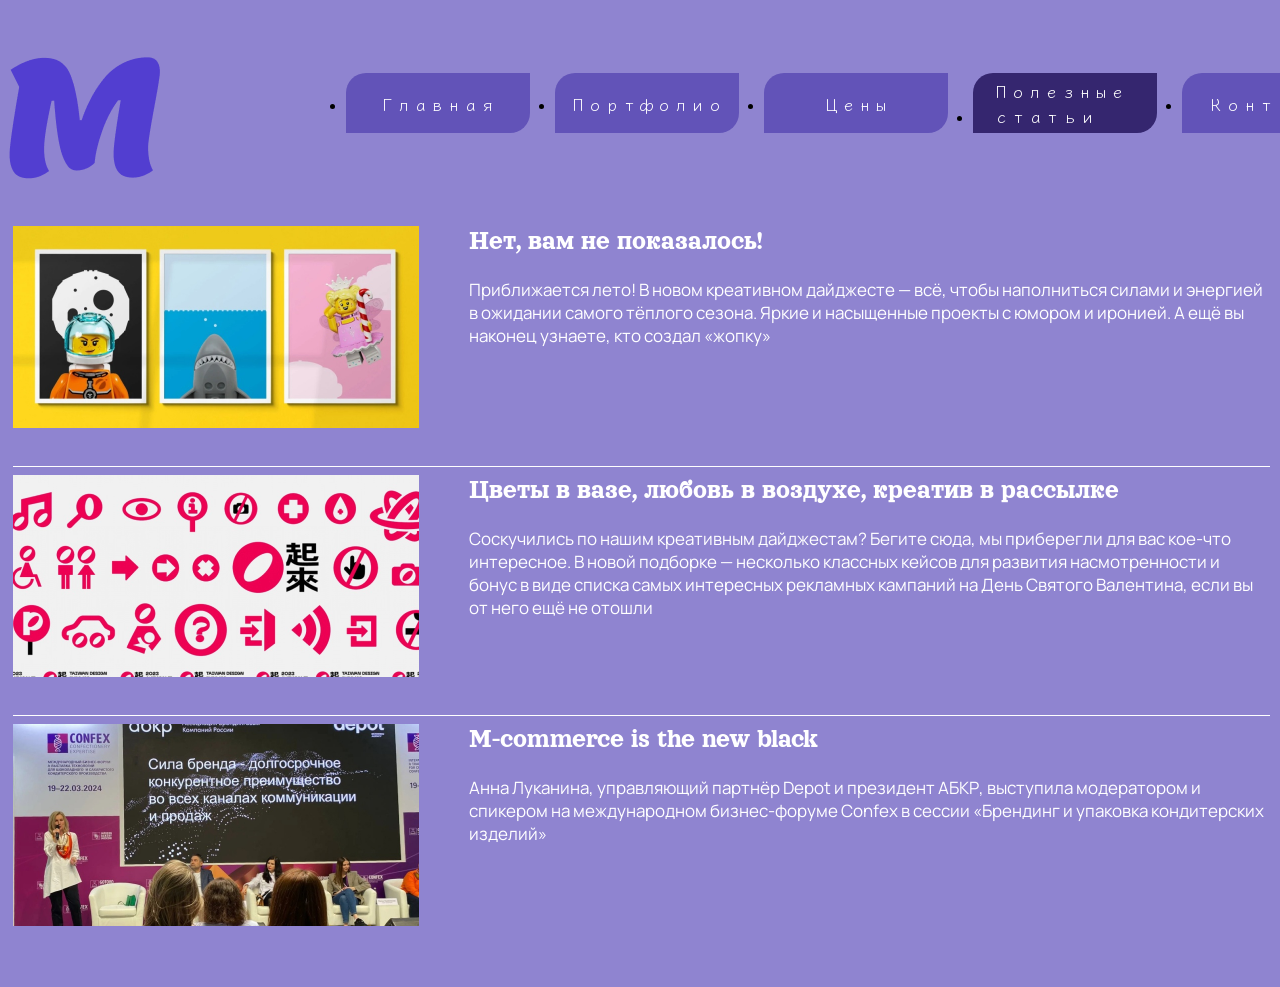
==== templates/article.html @ 5e30bed0 ""1st version"" ====
<!DOCTYPE html>
<html lang="ru">
<head>
    <meta charset="UTF-8">
    <meta name="viewport" content="width=device-width, initial-scale=1.0">
    <title>Document</title>
    <link rel="stylesheet" href="../css/style.css">
    <link rel="stylesheet" href="../css/reset.css">
</head>
<body bgcolor="#8f84d0">
    <header class="header">
        <div class="logo">
            <a href="index.html">
                <img src="../img/M.png">
            </a>
        </div>
        <nav class="nav">
            <ul class="list">
                <li class="item">
                    <button class="nav_button"><a href="index.html" class="nav_link">Главная</a></button>
                </li>
                <li class="item">
                    <button class="nav_button"><a href="portfolio.html" class="nav_link">Портфолио</a></button>
                </li>
                <li class="item">
                    <button class="nav_button"><a href="price.html" class="nav_link">Цены</a></button>
                </li>
                <li class="item">
                    <button style="text-align: left; padding-left: 20px; background-color: #35266f;" class="nav_button"><a href="article.html" class="nav_link">Полезные статьи</a></button>
                </li>
                <li class="item">
                    <button class="nav_button"><a href="contact.html" class="nav_link">Контакты</a></button>
                </li>
            </ul>
        </nav>
    </header>
    <main class="main_article">
        <div class="article_img">
            <div class="article_txt">
                <img src="../img/article1.jpg" class="for_img_article"><div class="b"> <div class="text_article"> Нет, вам не показалось!</div> <br>
                Приближается лето! В новом креативном дайджесте — всё, чтобы наполниться силами и энергией в ожидании самого тёплого сезона. Яркие и насыщенные проекты с юмором и иронией. А ещё вы наконец узнаете, кто создал «жопку»
            </div>
            </div>
            <hr align="center" width="100%" size="1" color="#ffffff" />
            <div class="article_txt">
                <img src="../img/article2.jpg" class="for_img_article"><div class="b"> <div class="text_article">Цветы в вазе, любовь в воздухе, креатив в рассылке</div> <br>
                Соскучились по нашим креативным дайджестам? Бегите сюда, мы приберегли для вас кое-что интересное. В новой подборке — несколько классных кейсов для развития насмотренности и бонус в виде списка самых интересных рекламных кампаний на День Святого Валентина, если вы от него ещё не отошли
            </div>
            </div>
            <hr align="center" width="100%" size="1" color="#ffffff" />
            <div class="article_txt">
                <img src="../img/article3.jpg" class="for_img_article"><div class="b"> <div class="text_article">M-commerce is the new black</div><br>
                Анна Луканина, управляющий партнёр Depot и президент АБКР, выступила модератором и спикером на международном бизнес-форуме Confex в сессии «Брендинг и упаковка кондитерских изделий»
            </div>
        </div>
        </div>
    </main>
</body>
</html>
---- css/style.css ----
/* klee-one-regular - cyrillic */
@font-face {
    font-display: swap; /* Check https://developer.mozilla.org/en-US/docs/Web/CSS/@font-face/font-display for other options. */
    font-family: 'Klee One';
    font-style: normal;
    font-weight: 400;
    src: url('../fonts/klee-one-v7-cyrillic-regular.woff2') format('woff2'); /* Chrome 36+, Opera 23+, Firefox 39+, Safari 12+, iOS 10+ */
  }
  /* manrope-regular - cyrillic */
@font-face {
    font-display: swap; /* Check https://developer.mozilla.org/en-US/docs/Web/CSS/@font-face/font-display for other options. */
    font-family: 'Manrope';
    font-style: normal;
    font-weight: 400;
    src: url('../fonts/manrope-v15-cyrillic-regular.woff2') format('woff2'); /* Chrome 36+, Opera 23+, Firefox 39+, Safari 12+, iOS 10+ */
  }
  /* orelega-one-regular - cyrillic_latin */
@font-face {
    font-display: swap; /* Check https://developer.mozilla.org/en-US/docs/Web/CSS/@font-face/font-display for other options. */
    font-family: 'Orelega One';
    font-style: normal;
    font-weight: 400;
    src: url('../fonts/orelega-one-v12-cyrillic_latin-regular.woff2') format('woff2'); /* Chrome 36+, Opera 23+, Firefox 39+, Safari 12+, iOS 10+ */
  }
.header{
    height: 169px;
    width: 1358px;
    margin: 0 auto;
    display: flex;
    padding-top: 49px;
    justify-content: space-between;
}
.list{
    display: flex;
}
.item{
    margin-right: 25px;
}
.item:last-child{
    margin-right: 0px;
}
.nav_link{
    font-size: 17px;
    font-family: klee One;
    color: white;
    text-decoration: none;
}
.pre{
    font-size: 17px;
    font-family: klee One;
}
.nav_button{
    background-color: #6253b8;
    border: 0px;
    width: 184px;
    height: 60px;
    border-top-left-radius: 20px;
    border-bottom-right-radius: 20px;
}



.main{
    width: 1268px;
    height: 573px;
    margin: 0 auto;
    display: flex;
    justify-content: space-between;
}
.pre_main{
    font-size: 100px;
    font-family: klee One;
    position: absolute;
    color: white;
    margin-top: 175px;
}
.button_main{
    background-color: #6253b8;
    margin-top: 525px;
    margin-left: 147px;
    border: 0px;
    width: 400px;
    height: 137px;
    border-radius: 40px;
    text-decoration: none;
}

.main_portfolio {
    width: 1274px;
    height: 658px;
    margin: 0 auto;
  

}
.portfolio_img{
    border-radius: 30px;
    width: 375px;
    height: 238px;
    margin-right: 55px;
    margin-bottom: 10px;
}
.m {
    display: flex;
}
.a {
    display: flex;
    align-self: flex-end;
}
.text {
    font-size: 17px;
    font-family: Manrope;
    color: white;
    text-decoration: none;
    margin: 0 auto;
    width: 385px;
    height: 335px;
}
.main_price {
    width: 1448px;
    height: 781px;
    margin: 0 auto;
  
}
.table {
    width: 1440px;
    height: 690x;
    border-top: 1px solid rgb(255, 255, 255);
    border-collapse: collapse;
    text-align: center;
    margin-bottom: 20px;
    border: 1px solid #dddddd;
    }
    
.td {
    text-align: left;
    padding: 10px;
    border: 1px solid rgb(255, 255, 255);
    font-size: 15px;
    font-family: Manrope;
    color: white;
    }
.th {
    text-align: center;
    padding: 10px;
    border: 1px solid rgb(255, 255, 255);
    font-size: 20px;
    font-family: klee One;
    color: white;
    }
.orelega {
    font-size: 17px;
    font-family: Orelega One;
    color: white;
    text-decoration: none;
    margin: 0 auto;
}

.main_article {
    width: 1255px;
    height: 753px;
    margin: 0 auto;
    justify-content: space-between;
    display: flex;
  
}
.for_img_article {
    width: 406px;
    height: 202px;
    display: flex;  flex-direction: column;
    margin-bottom: 30px;
    padding-right: 50px;

}
.article_txt {
    display: flex;
    font-size: 17px;
    font-family: Manrope;
    color: white;
    text-decoration: none;
  
}
.text_article {
    font-size: 27px;
    font-family: Orelega One;
    color: white;


}
.b {
    display: flex;  flex-direction: column;
}
.main_contact {
    width: 1255px;
    height: 753px;
    margin: 0 auto;
    justify-content: space-between;
    display: flex;
  
}
.contact {
   flex-direction: column;  
}
.phone1 {
    font-size: 30px;
    font-family: Manrope;
    color: #4b35d1;
    margin-bottom: 15px;
}
.phone2 {
    font-size: 30px;
    color: white;
    margin-bottom: 36px;
    font-family: Manrope;

}
.contact_button {    background-color: #6253b8;
    border: 0px;
    width: 335px;
    height: 108px;
    border-top-left-radius: 70px;
    border-bottom-right-radius: 70px;
    margin-top: 40px;
}
.contact_link{
    font-size: 30px;
    font-family: Manrope;
    color: white;
    text-decoration: none;
}
.form {
    width: 1280px;
    height: 761px;
    margin: 0 auto;
    display: flex;

}
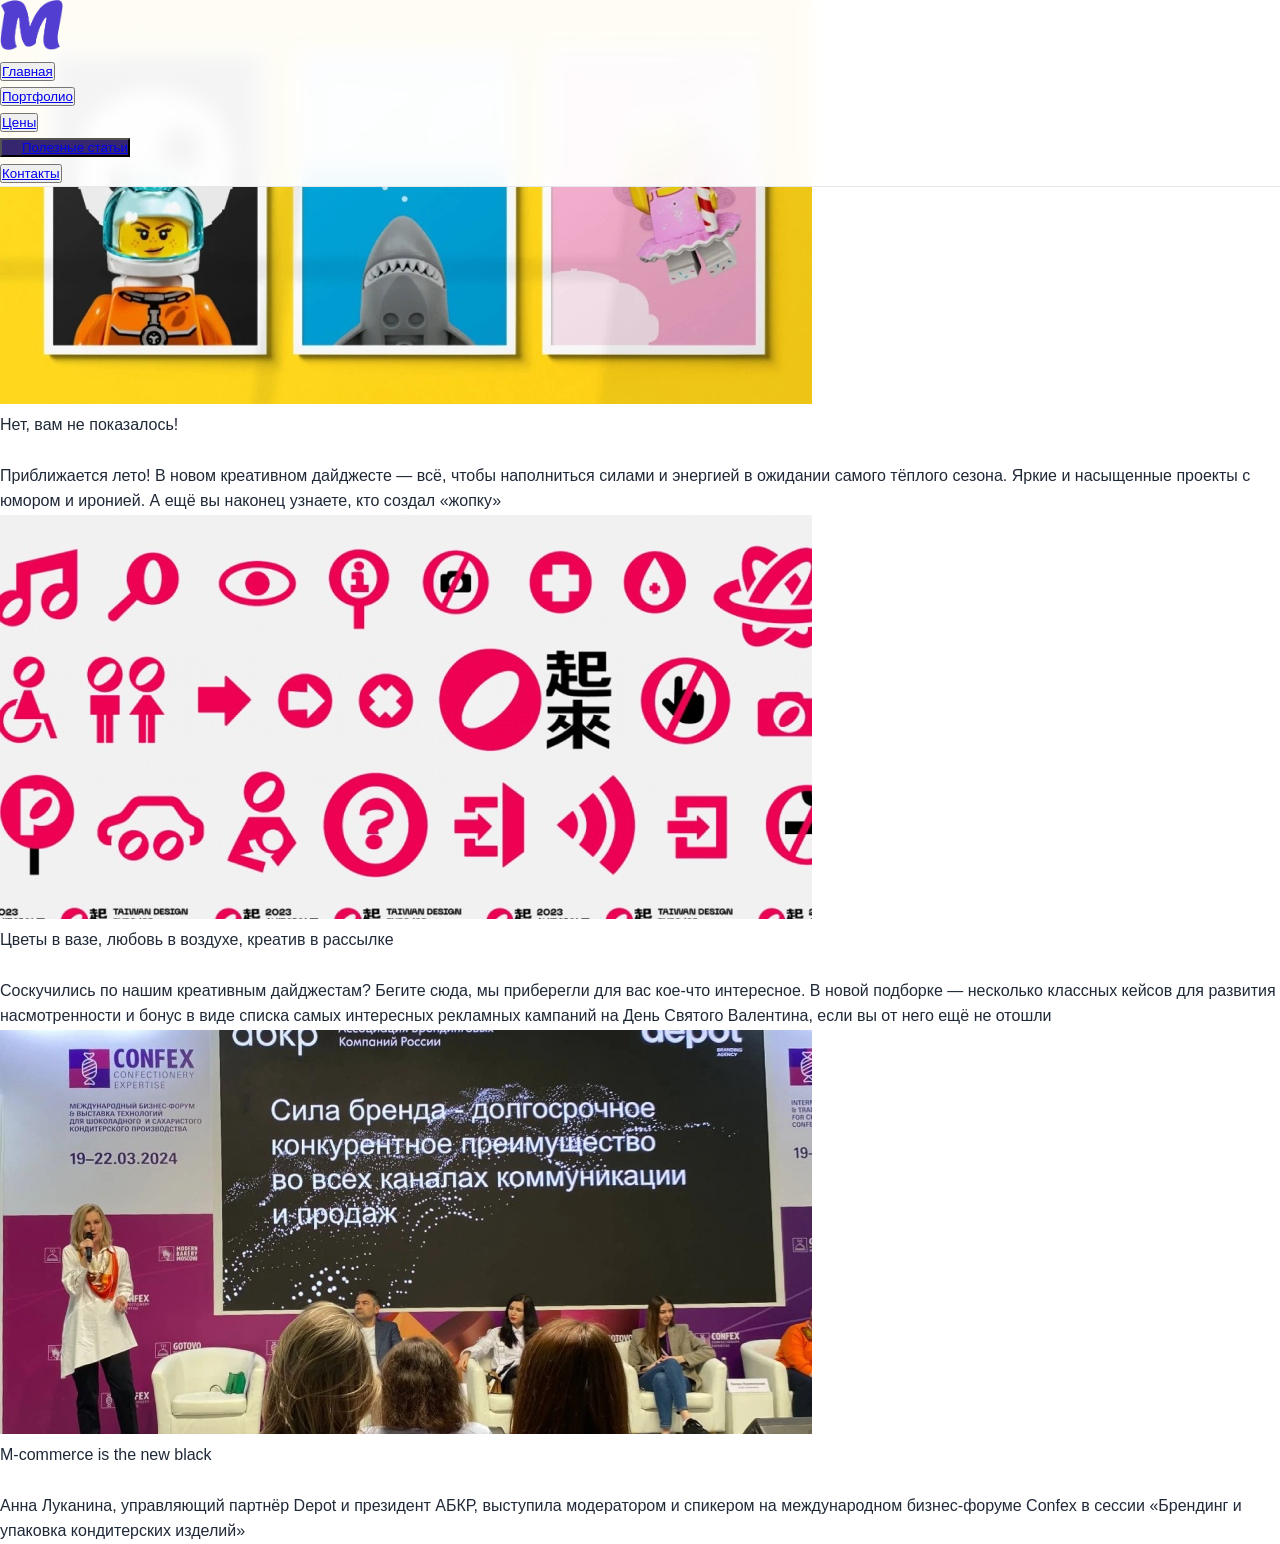
==== commit ba7595bf: ""the last version"" ====
--- a/templates/article.html
+++ b/templates/article.html
@@ -4,14 +4,14 @@
     <meta charset="UTF-8">
     <meta name="viewport" content="width=device-width, initial-scale=1.0">
     <title>Document</title>
-    <link rel="stylesheet" href="../css/style.css">
-    <link rel="stylesheet" href="../css/reset.css">
+    <link rel="stylesheet" href="../static/css/style.css">
+    <link rel="stylesheet" href="../static/css/reset.css">
 </head>
 <body bgcolor="#8f84d0">
     <header class="header">
         <div class="logo">
             <a href="index.html">
-                <img src="../img/M.png">
+                <img src="../static/img/M.png">
             </a>
         </div>
         <nav class="nav">
@@ -37,19 +37,19 @@
     <main class="main_article">
         <div class="article_img">
             <div class="article_txt">
-                <img src="../img/article1.jpg" class="for_img_article"><div class="b"> <div class="text_article"> Нет, вам не показалось!</div> <br>
+                <img src="../static/img/article1.jpg" class="for_img_article"><div class="b"> <div class="text_article"> Нет, вам не показалось!</div> <br>
                 Приближается лето! В новом креативном дайджесте — всё, чтобы наполниться силами и энергией в ожидании самого тёплого сезона. Яркие и насыщенные проекты с юмором и иронией. А ещё вы наконец узнаете, кто создал «жопку»
             </div>
             </div>
             <hr align="center" width="100%" size="1" color="#ffffff" />
             <div class="article_txt">
-                <img src="../img/article2.jpg" class="for_img_article"><div class="b"> <div class="text_article">Цветы в вазе, любовь в воздухе, креатив в рассылке</div> <br>
+                <img src="../static/img/article2.jpg" class="for_img_article"><div class="b"> <div class="text_article">Цветы в вазе, любовь в воздухе, креатив в рассылке</div> <br>
                 Соскучились по нашим креативным дайджестам? Бегите сюда, мы приберегли для вас кое-что интересное. В новой подборке — несколько классных кейсов для развития насмотренности и бонус в виде списка самых интересных рекламных кампаний на День Святого Валентина, если вы от него ещё не отошли
             </div>
             </div>
             <hr align="center" width="100%" size="1" color="#ffffff" />
             <div class="article_txt">
-                <img src="../img/article3.jpg" class="for_img_article"><div class="b"> <div class="text_article">M-commerce is the new black</div><br>
+                <img src="../static/img/article3.jpg" class="for_img_article"><div class="b"> <div class="text_article">M-commerce is the new black</div><br>
                 Анна Луканина, управляющий партнёр Depot и президент АБКР, выступила модератором и спикером на международном бизнес-форуме Confex в сессии «Брендинг и упаковка кондитерских изделий»
             </div>
         </div>
--- a/static/css/style.css
+++ b/static/css/style.css
@@ -0,0 +1,765 @@
+﻿/* Modern CSS Reset */
+* {
+    margin: 0;
+    padding: 0;
+    box-sizing: border-box;
+}
+
+/* CSS Variables for consistent theming */
+:root {
+    --primary-color: #6366f1;
+    --primary-dark: #4f46e5;
+    --secondary-color: #8b5cf6;
+    --accent-color: #f59e0b;
+    --text-primary: #1f2937;
+    --text-secondary: #6b7280;
+    --text-light: #9ca3af;
+    --bg-primary: #ffffff;
+    --bg-secondary: #f9fafb;
+    --bg-dark: #111827;
+    --border-color: #e5e7eb;
+    --shadow-sm: 0 1px 2px 0 rgb(0 0 0 / 0.05);
+    --shadow-md: 0 4px 6px -1px rgb(0 0 0 / 0.1), 0 2px 4px -2px rgb(0 0 0 / 0.1);
+    --shadow-lg: 0 10px 15px -3px rgb(0 0 0 / 0.1), 0 4px 6px -4px rgb(0 0 0 / 0.1);
+    --shadow-xl: 0 20px 25px -5px rgb(0 0 0 / 0.1), 0 8px 10px -6px rgb(0 0 0 / 0.1);
+    --gradient-primary: linear-gradient(135deg, var(--primary-color) 0%, var(--secondary-color) 100%);
+    --gradient-accent: linear-gradient(135deg, var(--accent-color) 0%, #f97316 100%);
+}
+
+/* Dark theme variables */
+:root[data-theme="dark"] {
+    --primary-color: #8b5cf6;
+    --primary-dark: #7c3aed;
+    --secondary-color: #6366f1;
+    --accent-color: #f59e0b;
+    --text-primary: #e5e7eb;
+    --text-secondary: #9ca3af;
+    --text-light: #6b7280;
+    --bg-primary: #0b0f19;
+    --bg-secondary: #0f1525;
+    --bg-dark: #0b0f19;
+    --border-color: #1f2937;
+    --shadow-sm: 0 1px 2px 0 rgb(0 0 0 / 0.5);
+    --shadow-md: 0 4px 6px -1px rgb(0 0 0 / 0.6), 0 2px 4px -2px rgb(0 0 0 / 0.5);
+    --shadow-lg: 0 10px 15px -3px rgb(0 0 0 / 0.6), 0 4px 6px -4px rgb(0 0 0 / 0.5);
+    --shadow-xl: 0 20px 25px -5px rgb(0 0 0 / 0.7), 0 8px 10px -6px rgb(0 0 0 / 0.6);
+}
+
+/* Base styles */
+body {
+    font-family: "Inter", -apple-system, BlinkMacSystemFont, "Segoe UI", Roboto, sans-serif;
+    line-height: 1.6;
+    color: var(--text-primary);
+    background-color: var(--bg-primary);
+    overflow-x: hidden;
+}
+
+.container {
+    max-width: 1200px;
+    margin: 0 auto;
+    padding: 0 20px;
+}
+
+/* Header */
+.header {
+    background: rgba(255, 255, 255, 0.95);
+    backdrop-filter: blur(10px);
+    border-bottom: 1px solid var(--border-color);
+    position: fixed;
+    top: 0;
+    left: 0;
+    right: 0;
+    z-index: 1000;
+    transition: all 0.3s ease;
+}
+
+.header-content {
+    display: flex;
+    align-items: center;
+    justify-content: space-between;
+    padding: 1rem 0;
+}
+
+.logo img {
+    height: 50px;
+    width: auto;
+    transition: transform 0.3s ease;
+}
+
+.logo img:hover {
+    transform: scale(1.05);
+}
+
+.nav-list {
+    display: flex;
+    list-style: none;
+    gap: 2rem;
+}
+
+.nav-link {
+    text-decoration: none;
+    color: var(--text-primary);
+    font-weight: 500;
+    font-size: 0.95rem;
+    padding: 0.5rem 1rem;
+    border-radius: 8px;
+    transition: all 0.3s ease;
+    position: relative;
+}
+
+.nav-link:hover,
+.nav-link.active {
+    color: var(--primary-color);
+    background-color: rgba(99, 102, 241, 0.1);
+}
+
+.nav-link::after {
+    content: "";
+    position: absolute;
+    bottom: -2px;
+    left: 50%;
+    width: 0;
+    height: 2px;
+    background: var(--gradient-primary);
+    transition: all 0.3s ease;
+    transform: translateX(-50%);
+}
+
+.nav-link:hover::after,
+.nav-link.active::after {
+    width: 80%;
+}
+
+.mobile-menu-toggle {
+    display: none;
+    flex-direction: column;
+    cursor: pointer;
+    gap: 4px;
+}
+
+.mobile-menu-toggle span {
+    width: 25px;
+    height: 3px;
+    background: var(--text-primary);
+    transition: all 0.3s ease;
+}
+
+/* Main content */
+.main {
+    margin-top: 80px;
+    min-height: calc(100vh - 80px);
+}
+
+/* Flash messages */
+.flash-messages {
+    position: fixed;
+    top: 100px;
+    right: 20px;
+    z-index: 1001;
+}
+
+.flash-message {
+    padding: 1rem 1.5rem;
+    border-radius: 8px;
+    margin-bottom: 0.5rem;
+    box-shadow: var(--shadow-lg);
+    animation: slideIn 0.3s ease;
+}
+
+.flash-message.success {
+    background: #10b981;
+    color: white;
+}
+
+@keyframes slideIn {
+    from {
+        transform: translateX(100%);
+        opacity: 0;
+    }
+    to {
+        transform: translateX(0);
+        opacity: 1;
+    }
+}
+
+/* Hero section */
+.hero {
+    background: var(--gradient-primary);
+    color: white;
+    padding: 6rem 0;
+    text-align: center;
+    position: relative;
+    overflow: hidden;
+}
+
+.hero::before {
+    content: "";
+    position: absolute;
+    top: 0;
+    left: 0;
+    right: 0;
+    bottom: 0;
+    background: url("data:image/svg+xml,%3Csvg width='60' height='60' viewBox='0 0 60 60' xmlns='http://www.w3.org/2000/svg'%3E%3Cg fill='none' fill-rule='evenodd'%3E%3Cg fill='%23ffffff' fill-opacity='0.1'%3E%3Ccircle cx='30' cy='30' r='2'/%3E%3C/g%3E%3C/g%3E%3C/svg%3E") repeat;
+    animation: float 20s infinite linear;
+}
+
+@keyframes float {
+    0% { transform: translateY(0px); }
+    100% { transform: translateY(-60px); }
+}
+
+.hero-content {
+    position: relative;
+    z-index: 2;
+}
+
+.hero h1 {
+    font-size: 3.5rem;
+    font-weight: 700;
+    margin-bottom: 1.5rem;
+    line-height: 1.2;
+}
+
+.hero p {
+    font-size: 1.25rem;
+    margin-bottom: 2rem;
+    opacity: 0.9;
+}
+
+.btn {
+    display: inline-block;
+    padding: 1rem 2rem;
+    background: var(--gradient-accent);
+    color: white;
+    text-decoration: none;
+    border-radius: 12px;
+    font-weight: 600;
+    font-size: 1.1rem;
+    transition: all 0.3s ease;
+    box-shadow: var(--shadow-md);
+    border: none;
+    cursor: pointer;
+}
+
+.btn:hover {
+    transform: translateY(-2px);
+    box-shadow: var(--shadow-xl);
+}
+
+.btn-secondary {
+    background: rgba(255, 255, 255, 0.2);
+    backdrop-filter: blur(10px);
+    border: 1px solid rgba(255, 255, 255, 0.3);
+}
+
+/* Cards */
+.card {
+    background: var(--bg-primary);
+    border-radius: 16px;
+    padding: 2rem;
+    box-shadow: var(--shadow-md);
+    transition: all 0.3s ease;
+    border: 1px solid var(--border-color);
+}
+
+.card:hover {
+    transform: translateY(-4px);
+    box-shadow: var(--shadow-xl);
+}
+
+.card-grid {
+    display: grid;
+    grid-template-columns: repeat(auto-fit, minmax(300px, 1fr));
+    gap: 2rem;
+    margin: 3rem 0;
+}
+
+/* Portfolio */
+.portfolio-grid {
+    display: grid;
+    grid-template-columns: repeat(auto-fit, minmax(350px, 1fr));
+    gap: 2rem;
+    margin: 3rem 0;
+}
+
+.portfolio-item {
+    background: var(--bg-primary);
+    border-radius: 16px;
+    overflow: hidden;
+    box-shadow: var(--shadow-md);
+    transition: all 0.3s ease;
+}
+
+.portfolio-item:hover {
+    transform: translateY(-4px);
+    box-shadow: var(--shadow-xl);
+}
+
+.portfolio-item img {
+    width: 100%;
+    height: 250px;
+    object-fit: cover;
+    transition: transform 0.3s ease;
+}
+
+.portfolio-item:hover img {
+    transform: scale(1.05);
+}
+
+.portfolio-content {
+    padding: 1.5rem;
+}
+
+.portfolio-content h3 {
+    font-size: 1.25rem;
+    font-weight: 600;
+    margin-bottom: 0.5rem;
+    color: var(--text-primary);
+}
+
+.portfolio-content p {
+    color: var(--text-secondary);
+    font-size: 0.95rem;
+}
+
+/* Articles */
+.article-grid {
+    display: grid;
+    grid-template-columns: repeat(auto-fit, minmax(400px, 1fr));
+    gap: 2rem;
+    margin: 3rem 0;
+}
+
+.article-item {
+    background: var(--bg-primary);
+    border-radius: 16px;
+    overflow: hidden;
+    box-shadow: var(--shadow-md);
+    transition: all 0.3s ease;
+}
+
+.article-item:hover {
+    transform: translateY(-4px);
+    box-shadow: var(--shadow-xl);
+}
+
+.article-item img {
+    width: 100%;
+    height: 200px;
+    object-fit: cover;
+}
+
+.article-content {
+    padding: 1.5rem;
+}
+
+.article-content h3 {
+    font-size: 1.25rem;
+    font-weight: 600;
+    margin-bottom: 1rem;
+    color: var(--text-primary);
+}
+
+.article-content p {
+    color: var(--text-secondary);
+    line-height: 1.6;
+}
+
+/* Price table */
+.price-table {
+    background: var(--bg-primary);
+    border-radius: 16px;
+    overflow: hidden;
+    box-shadow: var(--shadow-lg);
+    margin: 3rem 0;
+}
+
+.price-table table {
+    width: 100%;
+    border-collapse: collapse;
+}
+
+.price-table th {
+    background: var(--gradient-primary);
+    color: white;
+    padding: 1.5rem;
+    text-align: left;
+    font-weight: 600;
+    font-size: 1.1rem;
+}
+
+.price-table td {
+    padding: 1.5rem;
+    border-bottom: 1px solid var(--border-color);
+    color: var(--text-primary);
+}
+
+.price-table tr:hover {
+    background: var(--bg-secondary);
+}
+
+.price-highlight {
+    background: rgba(99, 102, 241, 0.1);
+    font-weight: 600;
+    color: var(--primary-color);
+}
+
+/* Contact form */
+.contact-form {
+    background: var(--bg-primary);
+    border-radius: 16px;
+    padding: 2rem;
+    box-shadow: var(--shadow-lg);
+    margin: 3rem 0;
+}
+
+.form-group {
+    margin-bottom: 1.5rem;
+}
+
+.form-group label {
+    display: block;
+    margin-bottom: 0.5rem;
+    font-weight: 500;
+    color: var(--text-primary);
+}
+
+.form-group input,
+.form-group textarea {
+    width: 100%;
+    padding: 1rem;
+    border: 2px solid var(--border-color);
+    border-radius: 8px;
+    font-size: 1rem;
+    transition: border-color 0.3s ease;
+    font-family: inherit;
+}
+
+.form-group input:focus,
+.form-group textarea:focus {
+    outline: none;
+    border-color: var(--primary-color);
+    box-shadow: 0 0 0 3px rgba(99, 102, 241, 0.1);
+}
+
+.form-group textarea {
+    resize: vertical;
+    min-height: 120px;
+}
+
+/* Contact info */
+.contact-info {
+    display: grid;
+    grid-template-columns: repeat(auto-fit, minmax(250px, 1fr));
+    gap: 2rem;
+    margin: 3rem 0;
+}
+
+.contact-card {
+    background: var(--bg-primary);
+    border-radius: 16px;
+    padding: 2rem;
+    text-align: center;
+    box-shadow: var(--shadow-md);
+    transition: all 0.3s ease;
+}
+
+.contact-card:hover {
+    transform: translateY(-4px);
+    box-shadow: var(--shadow-xl);
+}
+
+.contact-card i {
+    font-size: 2.5rem;
+    color: var(--primary-color);
+    margin-bottom: 1rem;
+}
+
+.contact-card h3 {
+    font-size: 1.25rem;
+    font-weight: 600;
+    margin-bottom: 0.5rem;
+    color: var(--text-primary);
+}
+
+.contact-card p {
+    color: var(--text-secondary);
+}
+
+/* Footer */
+.footer {
+    background: var(--bg-dark);
+    color: white;
+    padding: 3rem 0 1rem;
+    margin-top: 4rem;
+}
+
+.footer-content {
+    display: grid;
+    grid-template-columns: repeat(auto-fit, minmax(250px, 1fr));
+    gap: 2rem;
+    margin-bottom: 2rem;
+}
+
+.footer-section h3 {
+    font-size: 1.25rem;
+    font-weight: 600;
+    margin-bottom: 1rem;
+    color: white;
+}
+
+.footer-section p {
+    color: #9ca3af;
+    margin-bottom: 0.5rem;
+}
+
+.footer-section i {
+    margin-right: 0.5rem;
+    color: var(--primary-color);
+}
+
+.social-links {
+    display: flex;
+    gap: 1rem;
+}
+
+.social-links a {
+    display: inline-flex;
+    align-items: center;
+    justify-content: center;
+    width: 40px;
+    height: 40px;
+
+    color: white;
+    border-radius: 8px;
+    text-decoration: none;
+    transition: all 0.3s ease;
+}
+
+.fa-vk { color: #ffffff; font-size: 40px; }
+.fa-telegram { color: #ffffff; font-size: 40px; }
+.fa-instagram { color: #ffffff; font-size: 40px; }
+
+.social-links a:hover {
+    transform: translateY(-2px);
+    box-shadow: var(--shadow-md);
+}
+
+.footer-bottom {
+    border-top: 1px solid #374151;
+    padding-top: 1rem;
+    text-align: center;
+    color: #9ca3af;
+}
+
+/* Responsive design */
+@media (max-width: 768px) {
+    .nav {
+        display: none;
+    }
+    
+    .mobile-menu-toggle {
+        display: flex;
+    }
+    
+    .hero h1 {
+        font-size: 2.5rem;
+    }
+    
+    .hero p {
+        font-size: 1.1rem;
+    }
+    
+    .card-grid,
+    .portfolio-grid,
+    .article-grid {
+        grid-template-columns: 1fr;
+    }
+    
+    .price-table {
+        overflow-x: auto;
+    }
+    
+    .price-table table {
+        min-width: 600px;
+    }
+}
+
+@media (max-width: 480px) {
+    .container {
+        padding: 0 15px;
+    }
+    
+    .hero {
+        padding: 4rem 0;
+    }
+    
+    .hero h1 {
+        font-size: 2rem;
+    }
+    
+    .card,
+    .contact-form {
+        padding: 1.5rem;
+    }
+}
+
+/* Animations */
+@keyframes fadeInUp {
+    from {
+        opacity: 0;
+        transform: translateY(30px);
+    }
+    to {
+        opacity: 1;
+        transform: translateY(0);
+    }
+}
+
+.fade-in-up {
+    animation: fadeInUp 0.6s ease forwards;
+}
+
+/* Utility classes */
+.text-center { text-align: center; }
+.text-left { text-align: left; }
+.text-right { text-align: right; }
+.mb-1 { margin-bottom: 0.5rem; }
+.mb-2 { margin-bottom: 1rem; }
+.mb-3 { margin-bottom: 1.5rem; }
+.mb-4 { margin-bottom: 2rem; }
+.mt-1 { margin-top: 0.5rem; }
+.mt-2 { margin-top: 1rem; }
+.mt-3 { margin-top: 1.5rem; }
+.mt-4 { margin-top: 2rem; }
+
+/* Theme toggle button */
+.theme-toggle {
+    margin-left: 16px;
+    background: transparent;
+    border: 1px solid var(--border-color);
+    color: var(--text-primary);
+    border-radius: 999px;
+    width: 40px;
+    height: 40px;
+    display: inline-flex;
+    align-items: center;
+    justify-content: center;
+    cursor: pointer;
+    transition: background-color 0.2s ease, border-color 0.2s ease, color 0.2s ease;
+}
+.theme-toggle:hover {
+    background: var(--bg-secondary);
+}
+
+/* Ensure components respect dark variables */
+body {
+    background-color: var(--bg-primary);
+    color: var(--text-primary);
+}
+.header {
+    background: rgba(255, 255, 255, 0.95);
+}
+:root[data-theme="dark"] .header {
+    background: rgba(15, 21, 37, 0.8);
+    border-bottom-color: var(--border-color);
+}
+.card, .contact-card, .portfolio-item, .article-item {
+    background: var(--bg-secondary);
+    border: 1px solid var(--border-color);
+}
+.footer {
+    background: var(--bg-secondary);
+    border-top: 1px solid var(--border-color);
+}
+
+/* Accordion */
+.accordion {
+    margin-top: 16px;
+}
+.accordion-item + .accordion-item {
+    margin-top: 8px;
+}
+.accordion-header {
+    width: 100%;
+    background: transparent;
+    color: var(--text-primary);
+    border: 1px solid var(--border-color);
+    border-radius: 12px;
+    padding: 16px 18px;
+    display: flex;
+    align-items: center;
+    justify-content: space-between;
+    font-weight: 600;
+    cursor: pointer;
+    transition: background-color 0.2s ease, border-color 0.2s ease;
+}
+.accordion-header:hover {
+    background: var(--bg-secondary);
+}
+.accordion-header[aria-expanded="true"] {
+    border-bottom-left-radius: 12px;
+    border-bottom-right-radius: 12px;
+}
+.accordion-content {
+    border: 1px solid var(--border-color);
+    border-top: none;
+    border-bottom-left-radius: 12px;
+    border-bottom-right-radius: 12px;
+    padding: 0 20px;
+    max-height: 0;
+    overflow: hidden;
+    transition: max-height 0.25s ease, padding 0.25s ease, background-color 0.2s ease;
+    background: var(--bg-secondary);
+}
+.accordion-content.open {
+    padding: 16px 20px 20px;
+}
+.accordion-content p { line-height: 1.7; }
+.accordion-content p + p { margin-top: 8px; }
+.accordion-header i {
+    transition: transform 0.25s ease;
+}
+.accordion-header[aria-expanded="true"] i {
+    transform: rotate(180deg);
+}
+
+/* Spacing before testimonials */
+#testimonials {
+    margin-top: 48px;
+}
+@media (min-width: 768px) {
+    #testimonials {
+        margin-top: 72px;
+    }
+}
+
+/* Tables */
+.table {
+    width: 100%;
+    border-collapse: separate;
+    border-spacing: 0;
+}
+.table th,
+.table td {
+    padding: 12px 14px;
+    border: 1px solid var(--border-color);
+    vertical-align: top;
+}
+.table thead th {
+    background: var(--bg-secondary);
+    color: var(--text-primary);
+    font-weight: 700;
+}
+.table tbody tr:nth-child(even) {
+    background: rgba(0,0,0,0.02);
+}
+:root[data-theme="dark"] .table tbody tr:nth-child(even) {
+    background: rgba(255,255,255,0.02);
+}
+
+/* Social icons color */
+.social-links a { color: var(--accent-color); }
+.social-links a:hover { opacity: 0.85; }
+
+
